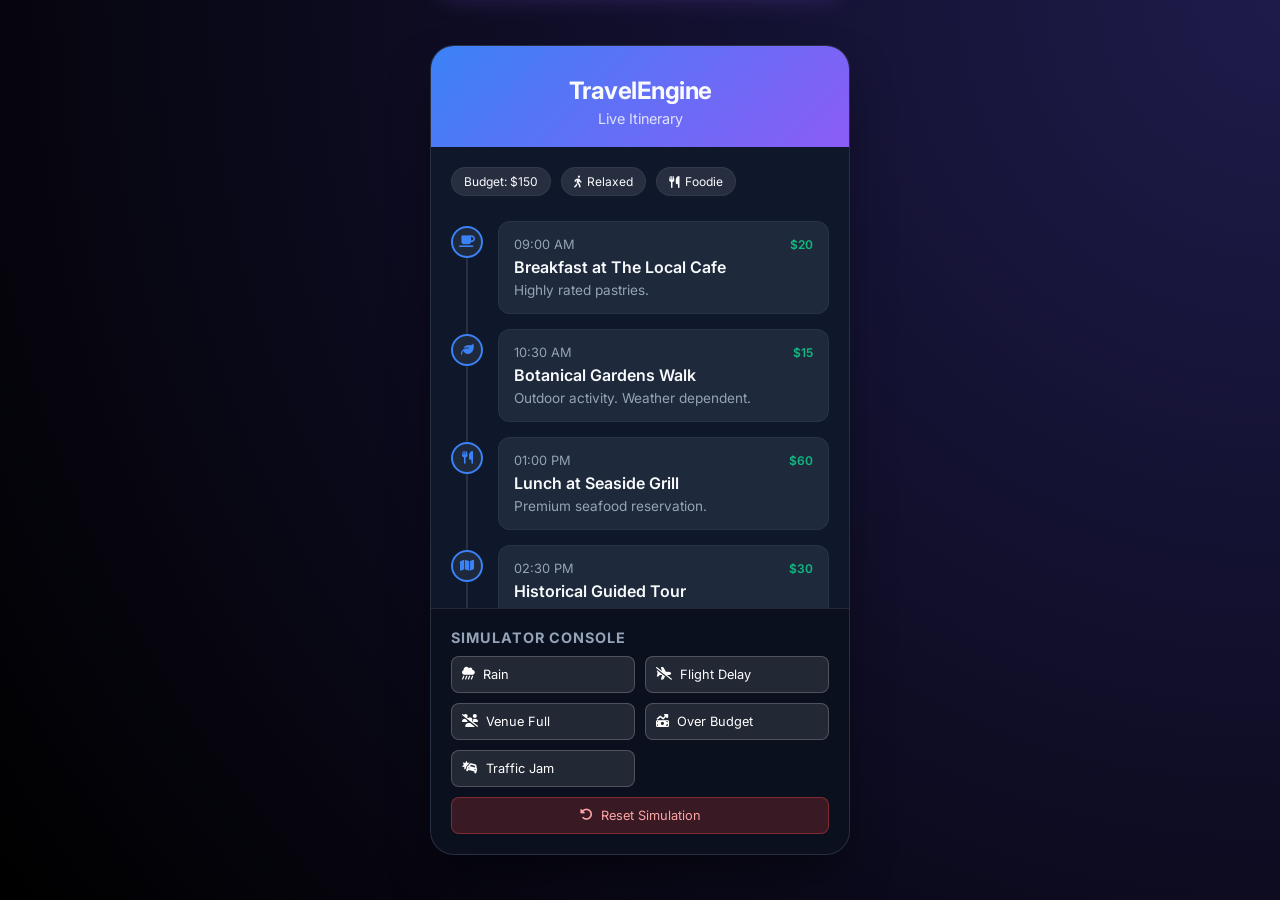
==== index.html @ ba618544 "ha2kmain" ====
<!DOCTYPE html>
<html lang="en">
<head>
    <meta charset="UTF-8">
    <meta name="viewport" content="width=device-width, initial-scale=1.0">
    <title>Dynamic Travel Engine PoC</title>
    <link rel="stylesheet" href="style.css">
    <link href="https://fonts.googleapis.com/css2?family=Inter:wght@400;500;600;700&display=swap" rel="stylesheet">
    <link rel="stylesheet" href="https://cdnjs.cloudflare.com/ajax/libs/font-awesome/6.4.0/css/all.min.css">
</head>
<body>
    <div class="app-container">
        <header>
            <h1>TravelEngine</h1>
            <p>Live Itinerary</p>
        </header>

        <main>
            <div class="preferences-bar">
                <span class="badge" id="budget-badge"><i class="fa-solid fa-wallet"></i> Budget: $150</span>
                <span class="badge"><i class="fa-solid fa-person-walking"></i> Relaxed</span>
                <span class="badge"><i class="fa-solid fa-utensils"></i> Foodie</span>
            </div>

            <div class="itinerary-container" id="itinerary">
                <!-- Itinerary Items injected securely by JS -->
            </div>
        </main>

        <div class="simulator-panel">
            <h3>Simulator Console</h3>
            <div class="button-group">
                <button data-event="rain" class="sim-btn"><i class="fa-solid fa-cloud-showers-heavy"></i> Rain</button>
                <button data-event="delay" class="sim-btn"><i class="fa-solid fa-plane-slash"></i> Flight Delay</button>
                <button data-event="venue_full" class="sim-btn"><i class="fa-solid fa-users-slash"></i> Venue Full</button>
                <button data-event="over_budget" class="sim-btn"><i class="fa-solid fa-money-bill-trend-up"></i> Over Budget</button>
                <button data-event="traffic" class="sim-btn"><i class="fa-solid fa-car-burst"></i> Traffic Jam</button>
                <button id="btn-reset" class="sim-btn reset"><i class="fa-solid fa-rotate-left"></i> Reset Simulation</button>
            </div>
        </div>
    </div>

    <div id="toast" class="toast hidden">
        <div class="toast-icon"><i class="fa-solid fa-bell"></i></div>
        <div class="toast-content">
            <h4 id="toast-title">Notification</h4>
            <p id="toast-message">Message details here.</p>
        </div>
    </div>

    <script src="app.js"></script>
</body>
</html>
---- style.css ----
:root {
    --bg-color: #0f172a;
    --card-bg: #1e293b;
    --primary: #3b82f6;
    --accent: #8b5cf6;
    --text-main: #f8fafc;
    --text-muted: #94a3b8;
    --danger: #ef4444;
    --success: #10b981;
    --warning: #f59e0b;
}

* {
    box-sizing: border-box;
    margin: 0;
    padding: 0;
    font-family: 'Inter', sans-serif;
}

body {
    background-color: #000;
    color: var(--text-main);
    display: flex;
    justify-content: center;
    align-items: center;
    min-height: 100vh;
    padding: 20px;
    background-image: radial-gradient(circle at top right, #1e1b4b, #000);
}

.app-container {
    width: 100%;
    max-width: 420px;
    background: var(--bg-color);
    border-radius: 24px;
    overflow: hidden;
    box-shadow: 0 25px 50px -12px rgba(0, 0, 0, 0.5);
    border: 1px solid rgba(255, 255, 255, 0.1);
    position: relative;
    display: flex;
    flex-direction: column;
    height: 90vh;
}

header {
    background: linear-gradient(135deg, var(--primary), var(--accent));
    padding: 30px 20px 20px;
    text-align: center;
}

header h1 {
    font-size: 1.5rem;
    font-weight: 700;
    margin-bottom: 5px;
    letter-spacing: -0.5px;
}

header p {
    font-size: 0.9rem;
    color: rgba(255, 255, 255, 0.8);
}

main {
    flex: 1;
    overflow-y: auto;
    padding: 20px;
}

.preferences-bar {
    display: flex;
    gap: 10px;
    margin-bottom: 20px;
    overflow-x: auto;
    padding-bottom: 5px;
}

.badge {
    background: rgba(255, 255, 255, 0.1);
    padding: 6px 12px;
    border-radius: 20px;
    font-size: 0.75rem;
    white-space: nowrap;
    display: flex;
    align-items: center;
    gap: 5px;
    border: 1px solid rgba(255, 255, 255, 0.05);
    transition: all 0.3s ease;
}

.badge.alert {
    background: rgba(239, 68, 68, 0.2);
    border-color: rgba(239, 68, 68, 0.4);
    color: #fca5a5;
}

.itinerary-container {
    display: flex;
    flex-direction: column;
    gap: 15px;
    position: relative;
}

.itinerary-container::before {
    content: '';
    position: absolute;
    left: 15px;
    top: 10px;
    bottom: 10px;
    width: 2px;
    background: rgba(255, 255, 255, 0.1);
    z-index: 0;
}

.timeline-item {
    display: flex;
    gap: 15px;
    position: relative;
    z-index: 1;
    opacity: 0;
    transform: translateY(20px);
    animation: slideUp 0.4s forwards ease-out;
}

.timeline-item.replaced {
    animation: fadeOutStrike 0.5s forwards ease-out;
}

.timeline-item.new-item {
    animation: highlightNew 1s forwards ease-out;
}

.timeline-item.dropped {
    animation: dropOut 0.5s forwards ease-out;
    display: none; /* Handled via JS cleanup */
}

@keyframes slideUp {
    to { opacity: 1; transform: translateY(0); }
}

@keyframes fadeOutStrike {
    to { opacity: 0.4; text-decoration: line-through; filter: grayscale(1); }
}

@keyframes highlightNew {
    0% { opacity: 0; transform: scale(0.9); }
    50% { box-shadow: 0 0 15px var(--warning); background: rgba(245, 158, 11, 0.2); }
    100% { opacity: 1; transform: scale(1); background: var(--card-bg); }
}

@keyframes dropOut {
    to { opacity: 0; transform: scale(0.8) translateX(-20px); }
}

.time-dot {
    width: 32px;
    height: 32px;
    border-radius: 50%;
    background: var(--card-bg);
    border: 2px solid var(--primary);
    display: flex;
    align-items: center;
    justify-content: center;
    font-size: 0.8rem;
    color: var(--primary);
    flex-shrink: 0;
    margin-top: 5px;
}

.item-content {
    background: var(--card-bg);
    border-radius: 12px;
    padding: 15px;
    flex: 1;
    border: 1px solid rgba(255, 255, 255, 0.05);
    transition: transform 0.2s;
    position: relative;
    overflow: hidden;
}

.item-content:hover {
    transform: translateX(5px);
}

.item-meta {
    display: flex;
    justify-content: space-between;
    margin-bottom: 5px;
}

.item-time {
    font-size: 0.8rem;
    color: var(--text-muted);
}

.item-cost {
    font-size: 0.75rem;
    font-weight: 600;
    color: var(--success);
}

.item-title {
    font-size: 1rem;
    font-weight: 600;
    margin-bottom: 5px;
}

.item-desc {
    font-size: 0.85rem;
    color: var(--text-muted);
}

.simulator-panel {
    background: rgba(0, 0, 0, 0.3);
    padding: 20px;
    border-top: 1px solid rgba(255, 255, 255, 0.1);
}

.simulator-panel h3 {
    font-size: 0.9rem;
    color: var(--text-muted);
    margin-bottom: 10px;
    text-transform: uppercase;
    letter-spacing: 1px;
}

.button-group {
    display: grid;
    grid-template-columns: 1fr 1fr;
    gap: 10px;
}

.sim-btn {
    background: rgba(255, 255, 255, 0.1);
    border: 1px solid rgba(255, 255, 255, 0.2);
    color: white;
    padding: 10px;
    border-radius: 8px;
    cursor: pointer;
    font-size: 0.8rem;
    display: flex;
    align-items: center;
    gap: 8px;
    transition: all 0.2s;
    justify-content: flex-start;
}

.sim-btn:hover {
    background: rgba(255, 255, 255, 0.2);
    transform: translateY(-2px);
}

.sim-btn.reset {
    background: rgba(239, 68, 68, 0.2);
    border-color: rgba(239, 68, 68, 0.4);
    color: #fca5a5;
    grid-column: 1 / -1;
    justify-content: center;
}

.sim-btn.reset:hover {
    background: rgba(239, 68, 68, 0.4);
}

/* Toast */
.toast {
    position: fixed;
    top: 20px;
    left: 50%;
    transform: translateX(-50%) translateY(-100px);
    background: var(--card-bg);
    border: 1px solid var(--accent);
    padding: 15px 20px;
    border-radius: 12px;
    display: flex;
    align-items: center;
    gap: 15px;
    box-shadow: 0 10px 25px rgba(139, 92, 246, 0.3);
    transition: transform 0.4s cubic-bezier(0.175, 0.885, 0.32, 1.275);
    z-index: 1000;
    width: 90%;
    max-width: 400px;
}

.toast.show {
    transform: translateX(-50%) translateY(0);
}

.toast-icon {
    font-size: 1.5rem;
    color: var(--accent);
}

.toast-content h4 {
    margin-bottom: 2px;
    font-size: 0.9rem;
}

.toast-content p {
    font-size: 0.8rem;
    color: var(--text-muted);
}
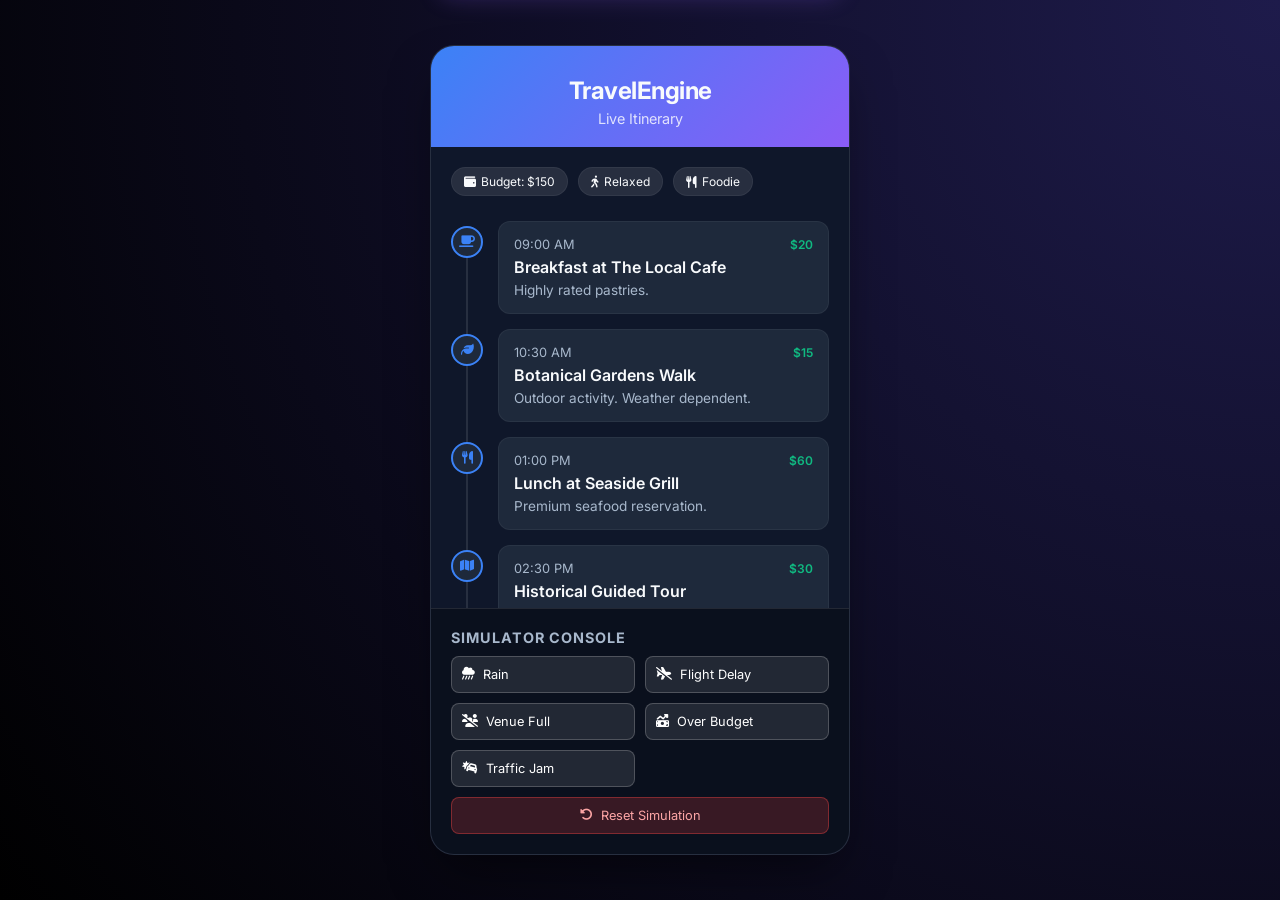
==== commit b50f64ea: "test5" ====
--- a/index.html
+++ b/index.html
@@ -3,51 +3,65 @@
 <head>
     <meta charset="UTF-8">
     <meta name="viewport" content="width=device-width, initial-scale=1.0">
+    <meta name="description" content="Dynamic Travel Experience Engine - A real-time itinerary manager that adapts to weather, traffic, and venue constraints on the fly.">
+    <meta name="referrer" content="strict-origin-when-cross-origin">
     <title>Dynamic Travel Engine PoC</title>
     <link rel="stylesheet" href="style.css">
     <link href="https://fonts.googleapis.com/css2?family=Inter:wght@400;500;600;700&display=swap" rel="stylesheet">
-    <link rel="stylesheet" href="https://cdnjs.cloudflare.com/ajax/libs/font-awesome/6.4.0/css/all.min.css">
+    <link rel="stylesheet" href="https://cdnjs.cloudflare.com/ajax/libs/font-awesome/6.4.0/css/all.min.css" crossorigin="anonymous">
 </head>
 <body>
-    <div class="app-container">
-        <header>
+    <a href="#main-content" class="skip-link">Skip to main content</a>
+
+    <div class="app-container" role="application" aria-label="Travel Itinerary Engine">
+        <header role="banner">
             <h1>TravelEngine</h1>
             <p>Live Itinerary</p>
         </header>
 
-        <main>
-            <div class="preferences-bar">
-                <span class="badge" id="budget-badge"><i class="fa-solid fa-wallet"></i> Budget: $150</span>
-                <span class="badge"><i class="fa-solid fa-person-walking"></i> Relaxed</span>
-                <span class="badge"><i class="fa-solid fa-utensils"></i> Foodie</span>
+        <main id="main-content" aria-label="Itinerary view">
+            <div class="preferences-bar" role="toolbar" aria-label="User preferences">
+                <span class="badge" id="budget-badge" role="status" aria-live="polite"><i class="fa-solid fa-wallet" aria-hidden="true"></i> Budget: $150</span>
+                <span class="badge"><i class="fa-solid fa-person-walking" aria-hidden="true"></i> Relaxed</span>
+                <span class="badge"><i class="fa-solid fa-utensils" aria-hidden="true"></i> Foodie</span>
             </div>
 
-            <div class="itinerary-container" id="itinerary">
-                <!-- Itinerary Items injected securely by JS -->
+            <div class="itinerary-container" id="itinerary" aria-live="polite" aria-label="Current itinerary">
+                <!-- Itinerary items injected securely by JS using textContent -->
             </div>
         </main>
 
-        <div class="simulator-panel">
-            <h3>Simulator Console</h3>
-            <div class="button-group">
-                <button data-event="rain" class="sim-btn"><i class="fa-solid fa-cloud-showers-heavy"></i> Rain</button>
-                <button data-event="delay" class="sim-btn"><i class="fa-solid fa-plane-slash"></i> Flight Delay</button>
-                <button data-event="venue_full" class="sim-btn"><i class="fa-solid fa-users-slash"></i> Venue Full</button>
-                <button data-event="over_budget" class="sim-btn"><i class="fa-solid fa-money-bill-trend-up"></i> Over Budget</button>
-                <button data-event="traffic" class="sim-btn"><i class="fa-solid fa-car-burst"></i> Traffic Jam</button>
-                <button id="btn-reset" class="sim-btn reset"><i class="fa-solid fa-rotate-left"></i> Reset Simulation</button>
+        <div class="simulator-panel" role="region" aria-label="Event simulator">
+            <h3 id="simulator-heading">Simulator Console</h3>
+            <div class="button-group" role="group" aria-labelledby="simulator-heading">
+                <button id="btn-rain" data-event="rain" class="sim-btn" aria-label="Simulate rain event"><i class="fa-solid fa-cloud-showers-heavy" aria-hidden="true"></i> Rain</button>
+                <button id="btn-delay" data-event="delay" class="sim-btn" aria-label="Simulate flight delay"><i class="fa-solid fa-plane-slash" aria-hidden="true"></i> Flight Delay</button>
+                <button id="btn-venue" data-event="venue_full" class="sim-btn" aria-label="Simulate venue at capacity"><i class="fa-solid fa-users-slash" aria-hidden="true"></i> Venue Full</button>
+                <button id="btn-budget" data-event="over_budget" class="sim-btn" aria-label="Simulate budget overrun"><i class="fa-solid fa-money-bill-trend-up" aria-hidden="true"></i> Over Budget</button>
+                <button id="btn-traffic" data-event="traffic" class="sim-btn" aria-label="Simulate traffic jam"><i class="fa-solid fa-car-burst" aria-hidden="true"></i> Traffic Jam</button>
+                <button id="btn-reset" class="sim-btn reset" aria-label="Reset simulation to initial state"><i class="fa-solid fa-rotate-left" aria-hidden="true"></i> Reset Simulation</button>
             </div>
         </div>
     </div>
 
-    <div id="toast" class="toast hidden">
-        <div class="toast-icon"><i class="fa-solid fa-bell"></i></div>
+    <div id="toast" class="toast hidden" role="alert" aria-live="assertive" aria-atomic="true">
+        <div class="toast-icon"><i class="fa-solid fa-bell" aria-hidden="true"></i></div>
         <div class="toast-content">
             <h4 id="toast-title">Notification</h4>
             <p id="toast-message">Message details here.</p>
         </div>
     </div>
 
+    <!-- Hidden ARIA live region for screen reader announcements -->
+    <div id="aria-live-region" class="sr-only" aria-live="polite" aria-atomic="true"></div>
+
+    <noscript>
+        <div style="padding: 2rem; text-align: center; color: #f8fafc;">
+            <h2>JavaScript Required</h2>
+            <p>This application requires JavaScript to function. Please enable JavaScript in your browser settings.</p>
+        </div>
+    </noscript>
+
     <script src="app.js"></script>
 </body>
 </html>
--- a/style.css
+++ b/style.css
@@ -4,7 +4,7 @@
     --primary: #3b82f6;
     --accent: #8b5cf6;
     --text-main: #f8fafc;
-    --text-muted: #94a3b8;
+    --text-muted: #a8b8cc;
     --danger: #ef4444;
     --success: #10b981;
     --warning: #f59e0b;
@@ -15,6 +15,39 @@
     margin: 0;
     padding: 0;
     font-family: 'Inter', sans-serif;
+}
+
+/* ---- Skip Link (Accessibility) ---- */
+.skip-link {
+    position: absolute;
+    top: -100%;
+    left: 50%;
+    transform: translateX(-50%);
+    background: var(--primary);
+    color: #fff;
+    padding: 10px 20px;
+    border-radius: 0 0 8px 8px;
+    z-index: 9999;
+    font-size: 0.9rem;
+    text-decoration: none;
+    transition: top 0.2s;
+}
+
+.skip-link:focus {
+    top: 0;
+}
+
+/* ---- Screen Reader Only ---- */
+.sr-only {
+    position: absolute;
+    width: 1px;
+    height: 1px;
+    padding: 0;
+    margin: -1px;
+    overflow: hidden;
+    clip: rect(0, 0, 0, 0);
+    white-space: nowrap;
+    border: 0;
 }
 
 body {
@@ -131,7 +164,7 @@
 
 .timeline-item.dropped {
     animation: dropOut 0.5s forwards ease-out;
-    display: none; /* Handled via JS cleanup */
+    display: none;
 }
 
 @keyframes slideUp {
@@ -260,6 +293,18 @@
 
 .sim-btn.reset:hover {
     background: rgba(239, 68, 68, 0.4);
+}
+
+/* ---- Focus Visible (Keyboard Navigation) ---- */
+.sim-btn:focus-visible,
+.badge:focus-visible {
+    outline: 2px solid var(--warning);
+    outline-offset: 2px;
+}
+
+a:focus-visible {
+    outline: 2px solid var(--warning);
+    outline-offset: 2px;
 }
 
 /* Toast */
@@ -300,3 +345,12 @@
     font-size: 0.8rem;
     color: var(--text-muted);
 }
+
+/* ---- Reduced Motion (Accessibility) ---- */
+@media (prefers-reduced-motion: reduce) {
+    *, *::before, *::after {
+        animation-duration: 0.01ms !important;
+        animation-iteration-count: 1 !important;
+        transition-duration: 0.01ms !important;
+    }
+}
